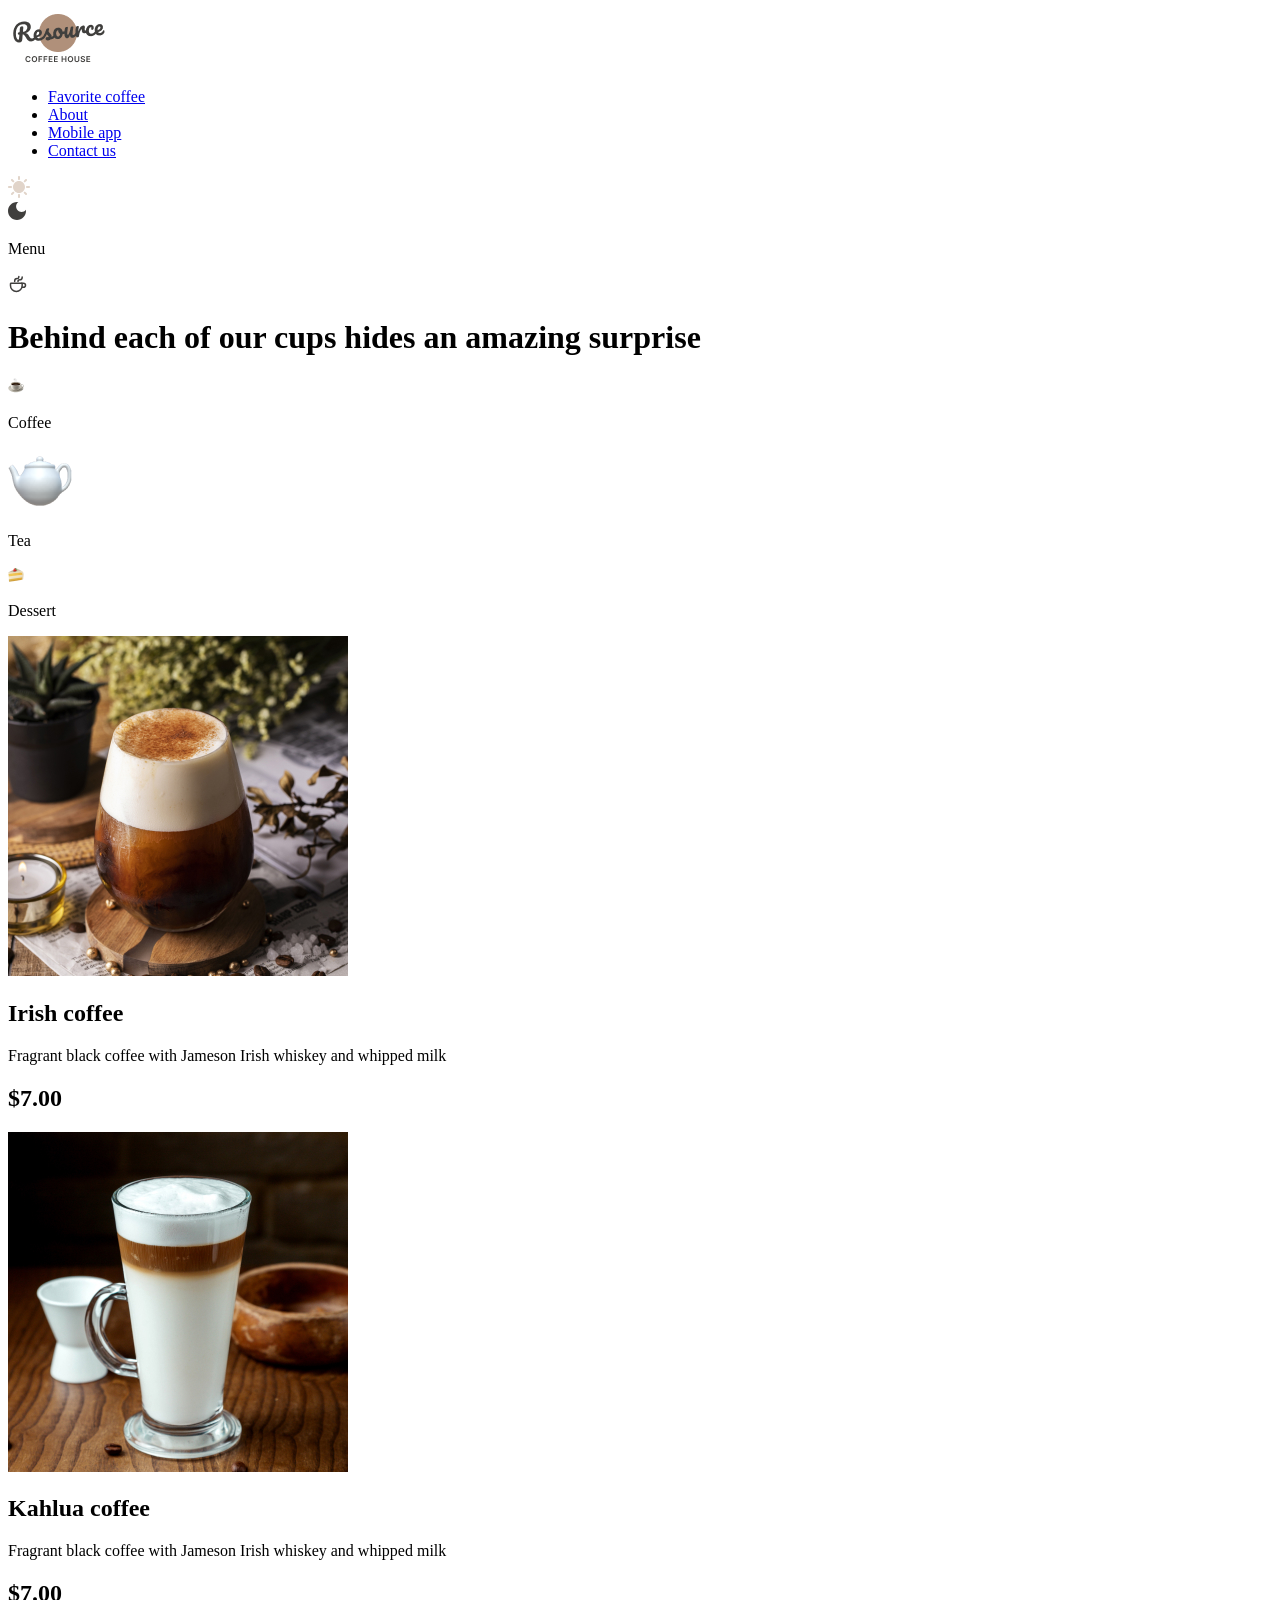
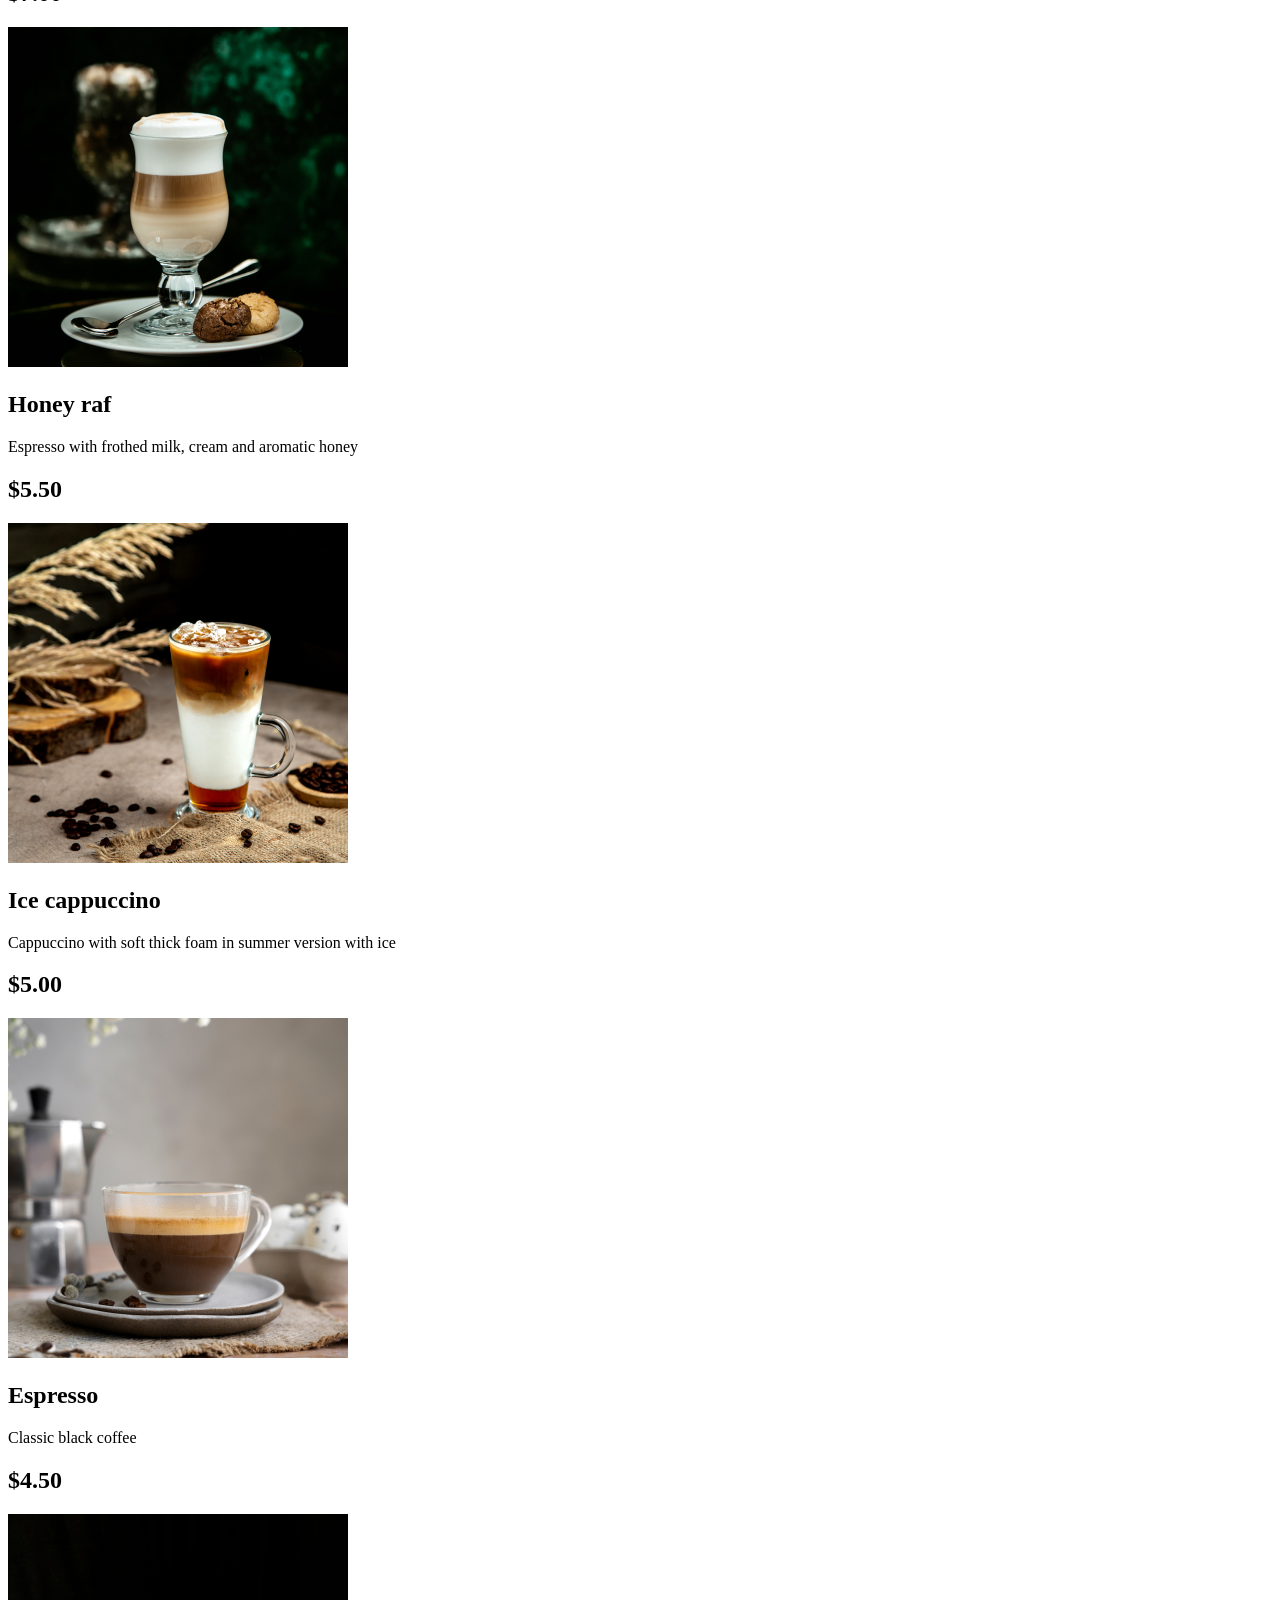
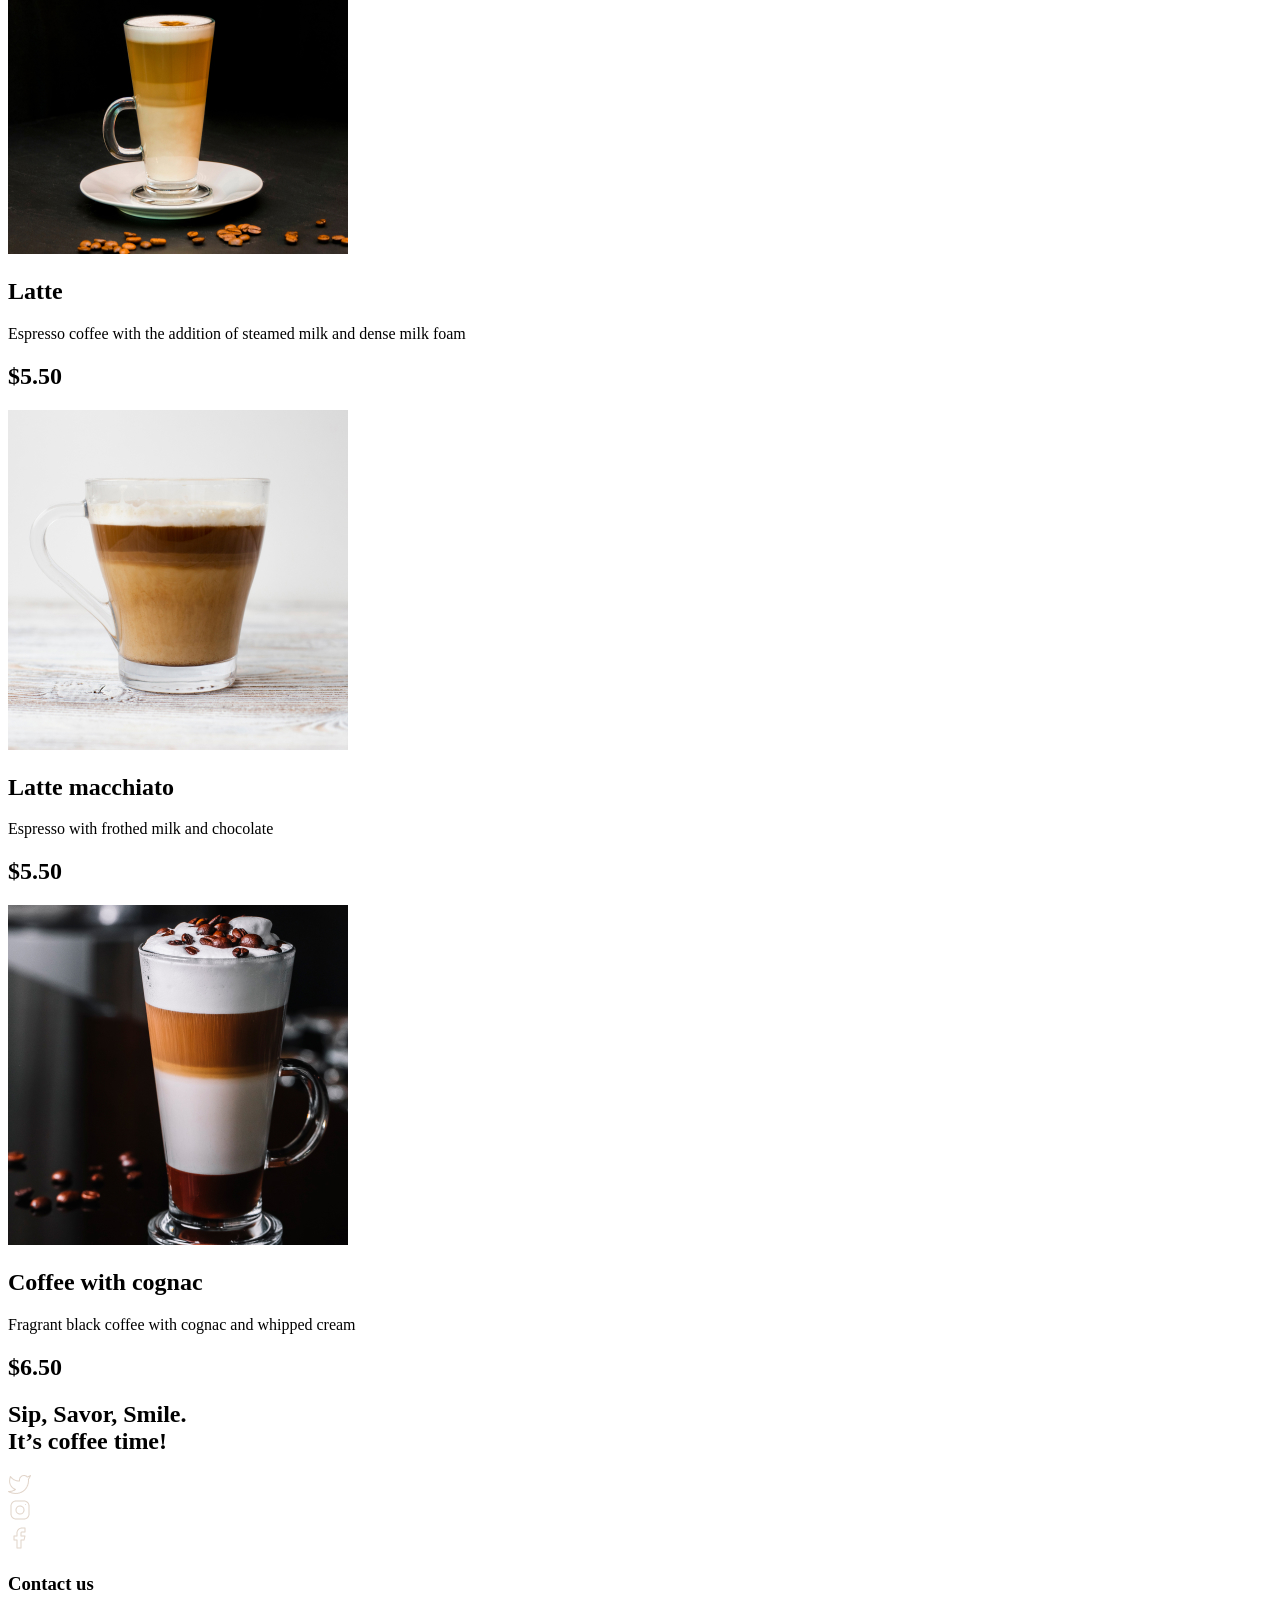
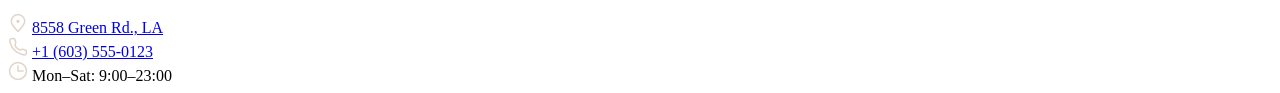
==== menu.html @ c4c55508 "feat: add menu page" ====
<!doctype html>
<html lang="en">
  <head>
    <meta charset="UTF-8" />
    <meta name="viewport" content="width=device-width, initial-scale=1.0" />
    <title>Coffee House</title>
    <link
      rel="shortcut icon"
      href="./img/home/coffee-slider-2.png"
      type="image/x-icon"
    />
    <link rel="stylesheet" href="./style/style.css" />
  </head>
  <body>
    <div class="page">
      <header class="header">
        <div class="logo">
          <img src="./img/logo.png" alt="logo" />
        </div>
        <nav class="header__nav">
          <ul class="nav__links">
            <li><a href="#">Favorite coffee</a></li>
            <li><a href="#">About</a></li>
            <li><a href="#">Mobile app</a></li>
            <li><a href="#">Contact us</a></li>
          </ul>
        </nav>
        <div class="theme-toggle">
          <div class="theme-toggle__button">
            <img id="theme-toggle__sun" src="./img/Sun.svg" alt="Sun" />
          </div>
          <div class="theme-toggle__button">
            <img id="theme-toggle__moon" src="./img/Moon.svg" alt="Moon" />
          </div>
        </div>
        <div class="menu menu__menu">
          <p id="menu-link">Menu</p>
          <img id="menu-cup" src="./img/coffee-cup.svg" alt="cup" />
        </div>
      </header>
      <main class="menu__container">
        <h1 class="menu-title">
          Behind each of our cups hides an <span>amazing surprise</span>
        </h1>
        <div class="categories">
          <div class="categories__category">
            <div class="category__img">
              <img src="./img/menu/coffee.png" alt="coffee" />
            </div>
            <p>Coffee</p>
          </div>
          <div class="categories__category">
            <div class="category__img">
              <img src="./img/menu/tea.png" alt="tea" />
            </div>
            <p>Tea</p>
          </div>
          <div class="categories__category">
            <div class="category__img">
              <img src="./img/menu/dessert.png" alt="dessert" />
            </div>
            <p>Dessert</p>
          </div>
        </div>
        <div class="cards">
          <div class="cards__card">
            <img class="card__img" src="./img/menu/coffee-1.jpg" alt="coffee" />
            <div class="card__container">
              <h2 class="card__name">Irish coffee</h2>
              <p class="card__desc">
                Fragrant black coffee with Jameson Irish whiskey and whipped
                milk
              </p>
              <h2 class="card__price">$7.00</h2>
            </div>
          </div>
          <div class="cards__card">
            <img class="card__img" src="./img/menu/coffee-2.jpg" alt="coffee" />
            <div class="card__container">
              <h2 class="card__name">Kahlua coffee</h2>
              <p class="card__desc">
                Fragrant black coffee with Jameson Irish whiskey and whipped
                milk
              </p>
              <h2 class="card__price">$7.00</h2>
            </div>
          </div>
          <div class="cards__card">
            <img class="card__img" src="./img/menu/coffee-3.jpg" alt="coffee" />
            <div class="card__container">
              <h2 class="card__name">Honey raf</h2>
              <p class="card__desc">
                Espresso with frothed milk, cream and aromatic honey
              </p>
              <h2 class="card__price">$5.50</h2>
            </div>
          </div>
          <div class="cards__card">
            <img class="card__img" src="./img/menu/coffee-4.jpg" alt="coffee" />
            <div class="card__container">
              <h2 class="card__name">Ice cappuccino</h2>
              <p class="card__desc">
                Cappuccino with soft thick foam in summer version with ice
              </p>
              <h2 class="card__price">$5.00</h2>
            </div>
          </div>
          <div class="cards__card">
            <img class="card__img" src="./img/menu/coffee-5.jpg" alt="coffee" />
            <div class="card__container">
              <h2 class="card__name">Espresso</h2>
              <p class="card__desc">Classic black coffee</p>
              <h2 class="card__price">$4.50</h2>
            </div>
          </div>
          <div class="cards__card">
            <img class="card__img" src="./img/menu/coffee-6.jpg" alt="coffee" />
            <div class="card__container">
              <h2 class="card__name">Latte</h2>
              <p class="card__desc">
                Espresso coffee with the addition of steamed milk and dense milk
                foam
              </p>
              <h2 class="card__price">$5.50</h2>
            </div>
          </div>
          <div class="cards__card">
            <img class="card__img" src="./img/menu/coffee-7.jpg" alt="coffee" />
            <div class="card__container">
              <h2 class="card__name">Latte macchiato</h2>
              <p class="card__desc">Espresso with frothed milk and chocolate</p>
              <h2 class="card__price">$5.50</h2>
            </div>
          </div>
          <div class="cards__card">
            <img class="card__img" src="./img/menu/coffee-8.jpg" alt="coffee" />
            <div class="card__container">
              <h2 class="card__name">Coffee with cognac</h2>
              <p class="card__desc">
                Fragrant black coffee with cognac and whipped cream
              </p>
              <h2 class="card__price">$6.50</h2>
            </div>
          </div>
        </div>
      </main>
      <footer class="footer">
        <div class="footer__social">
          <h2 id="footer__title">
            Sip, Savor, Smile.<br /><span> It’s coffee time!</span>
          </h2>
          <div class="social-links">
            <div class="social-link">
              <img src="./img/twitter.png" alt="twitter" />
            </div>
            <div class="social-link">
              <img src="./img/instagram.png" alt="instagram" />
            </div>
            <div class="social-link">
              <img src="./img/facebook.png" alt="facebook" />
            </div>
          </div>
        </div>
        <div class="footer__contacts-container">
          <h3>Contact us</h3>
          <div class="footer__contacts">
            <img src="./img/pin-alt.png" alt="pin-alt" />
            <a
              href="https://www.google.com/maps/place/%D0%AF%D0%BB%D1%82%D0%B0/@44.5006602,34.1334908,12.67z"
              target="_blank"
              rel="noopener"
              >8558 Green Rd., LA</a
            >
          </div>
          <div class="footer__contacts">
            <img src="./img/phone.png" alt="phone" />
            <a href="tel:+1(603)555-0123">+1 (603) 555-0123</a>
          </div>
          <div class="footer__contacts">
            <img src="./img/clock.png" alt="clock" />
            <a>Mon–Sat: 9:00–23:00</a>
          </div>
        </div>
      </footer>
    </div>
  </body>
</html>
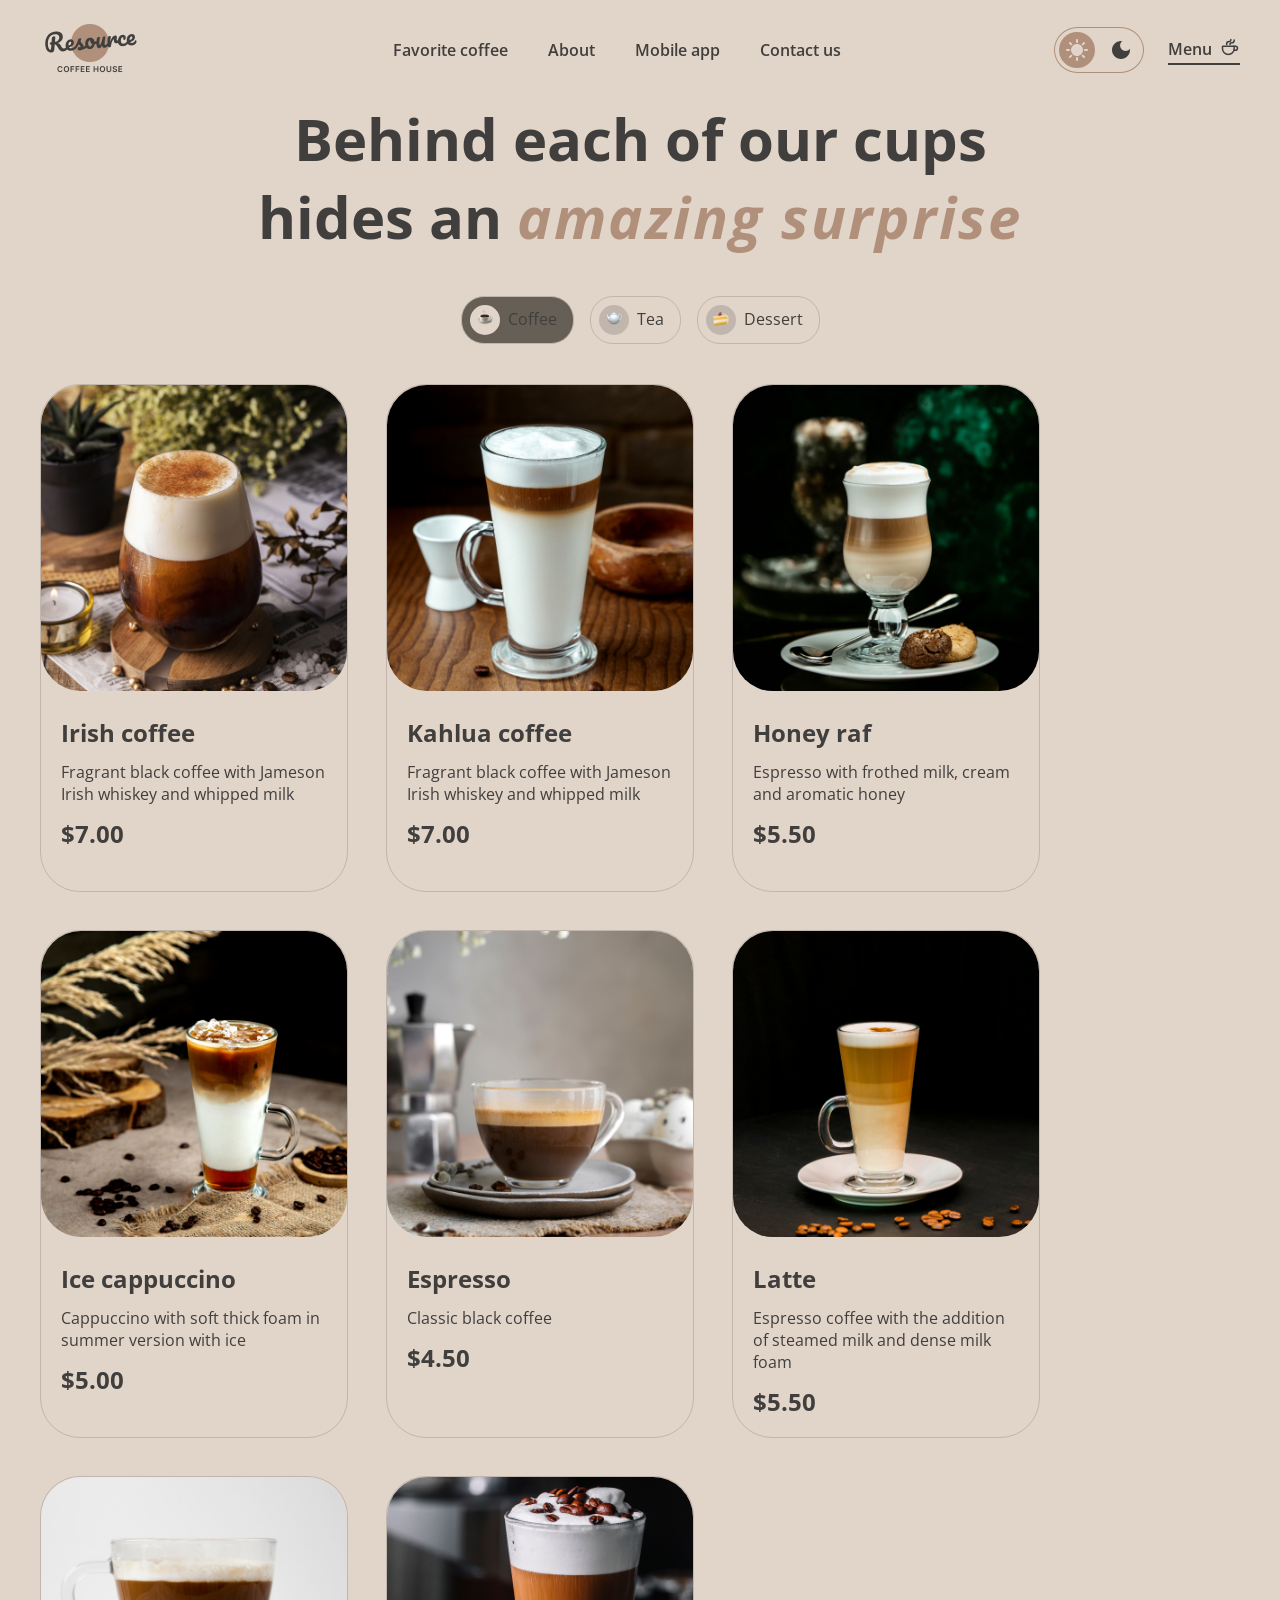
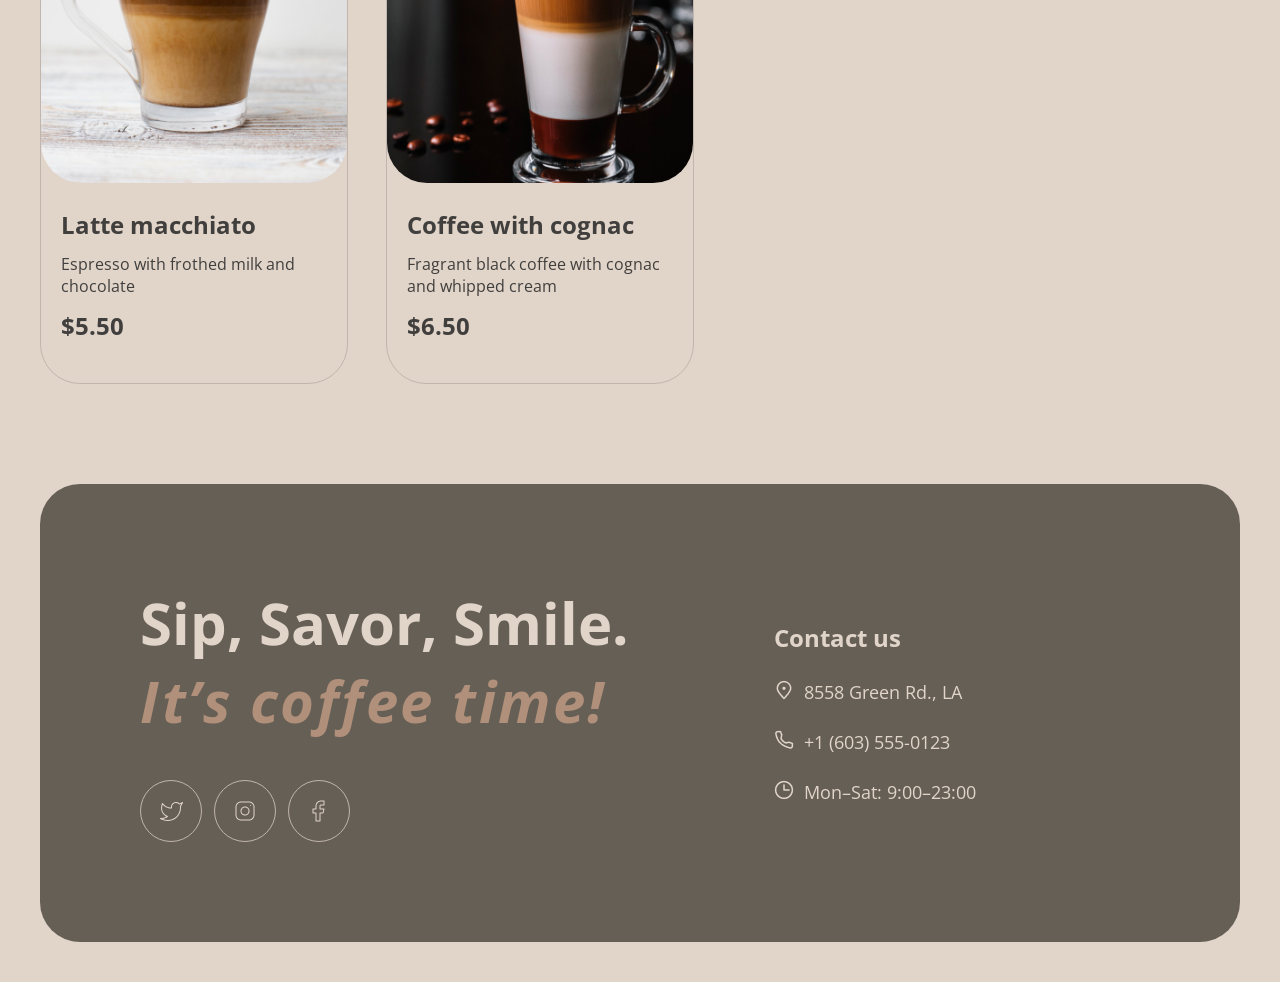
==== commit 49a94898: "feat: add styles" ====
--- a/menu.html
+++ b/menu.html
@@ -19,17 +19,17 @@
         </div>
         <nav class="header__nav">
           <ul class="nav__links">
-            <li><a href="#">Favorite coffee</a></li>
-            <li><a href="#">About</a></li>
-            <li><a href="#">Mobile app</a></li>
-            <li><a href="#">Contact us</a></li>
+            <li><a href="./index.html#favorite">Favorite coffee</a></li>
+            <li><a href="./index.html#about">About</a></li>
+            <li><a href="./index.html#mobile-app">Mobile app</a></li>
+            <li><a href="./index.html#footer">Contact us</a></li>
           </ul>
         </nav>
         <div class="theme-toggle">
-          <div class="theme-toggle__button">
+          <div class="theme-toggle__button active" data-theme="light">
             <img id="theme-toggle__sun" src="./img/Sun.svg" alt="Sun" />
           </div>
-          <div class="theme-toggle__button">
+          <div class="theme-toggle__button" data-theme="dark">
             <img id="theme-toggle__moon" src="./img/Moon.svg" alt="Moon" />
           </div>
         </div>
@@ -43,7 +43,7 @@
           Behind each of our cups hides an <span>amazing surprise</span>
         </h1>
         <div class="categories">
-          <div class="categories__category">
+          <div class="categories__category active">
             <div class="category__img">
               <img src="./img/menu/coffee.png" alt="coffee" />
             </div>
@@ -183,5 +183,6 @@
         </div>
       </footer>
     </div>
+    <script src="index.js"></script>
   </body>
 </html>
--- a/style/style.css
+++ b/style/style.css
@@ -0,0 +1,546 @@
+@import url("https://fonts.googleapis.com/css2?family=Inter:ital,opsz,wght@0,14..32,100..900;1,14..32,100..900&family=Open+Sans:ital,wdth,wght@0,75..100,300..800;1,75..100,300..800&display=swap");
+
+:root {
+  --bg: #e1d4c9;
+  --text-color-primary: #403f3d;
+}
+[data-theme="dark"] {
+  --bg: #1a1a1a;
+  --text-color-primary: #e1d4c9;
+  /*--toggle-bg: #333333;
+  --toggle-active: #555555;*/
+}
+html {
+  scroll-behavior: smooth;
+}
+body {
+  font-family: "Open Sans", sans-serif;
+  transition:
+    background-color 0.3s ease,
+    color 0.3s ease;
+}
+body,
+p,
+h1,
+h2,
+h3,
+h4,
+h6 {
+  margin: 0;
+}
+ul {
+  list-style: none;
+}
+a {
+  text-decoration: none;
+  color: inherit;
+}
+a:hover {
+  text-decoration: underline;
+}
+
+/***********************page*******************/
+.page {
+  max-width: 1360px;
+  margin: auto;
+  background-color: var(--bg);
+  padding: 0 40px 40px 40px;
+  @media (max-width: 652px) {
+    padding: 0 16px 40px 16px;
+  }
+}
+main {
+  display: flex;
+  flex-direction: column;
+}
+.main {
+  gap: 100px;
+}
+h2 {
+  color: var(--text-color-primary);
+  font-size: 57.5px;
+  @media (max-width: 528px) {
+    font-size: 35px;
+  }
+}
+h2 span {
+  color: #b0907a;
+  font-style: italic;
+  letter-spacing: 2.5px;
+}
+/****************************header*************/
+.header {
+  display: flex;
+  align-items: center;
+  height: 100px;
+  width: 100%;
+  font-weight: 600;
+  color: var(--text-color-primary);
+}
+.header__nav {
+  display: flex;
+  justify-content: center;
+  width: 100%;
+}
+.nav__links {
+  display: flex;
+  gap: 40px;
+  @media (max-width: 768px) {
+    display: none;
+  }
+}
+.theme-toggle {
+  display: flex;
+  gap: 8px;
+  padding: 4px;
+  border: 1px solid #b0907a;
+  border-radius: 45px / 44px;
+  width: 88px;
+  justify-content: space-between;
+  align-items: center;
+  margin-right: 24px;
+}
+.theme-toggle__button {
+  border-radius: 50%;
+  width: 36px;
+  height: 36px;
+  display: flex;
+  align-items: center;
+  justify-content: center;
+  cursor: pointer;
+  transition: background-color 0.5s ease;
+}
+.theme-toggle__button.active {
+  background-color: #b0907a;
+}
+.menu {
+  display: flex;
+  gap: 8px;
+  align-items: center;
+  height: 28px;
+  @media (max-width: 768px) {
+    display: none;
+  }
+}
+.menu__menu {
+  border-bottom: 2px solid var(--text-color-primary);
+}
+#menu-link {
+  margin: 0;
+  line-height: 150%;
+}
+#menu-cup {
+  height: 20px;
+  margin-bottom: 4px;
+}
+.header__menu {
+  display: none;
+  @media (max-width: 768px) {
+    display: block;
+  }
+}
+.burger {
+  position: relative;
+  z-index: 1;
+  cursor: pointer;
+  display: block;
+  border: 1px solid var(--text-color-primary);
+  border-radius: 22px;
+  background: transparent;
+  width: 44px;
+  height: 44px;
+}
+.burger::before {
+  content: "";
+  left: 20%;
+  position: absolute;
+  display: block;
+  width: 60%;
+  height: 2px;
+  bottom: 15px;
+  border-radius: 10px;
+  background: var(--text-color-primary);
+  transition:
+    bottom 0.3s,
+    transform 0.3s 0.15s;
+}
+.burger::after {
+  content: "";
+  top: 15px;
+  left: 20%;
+  position: absolute;
+  display: block;
+  width: 60%;
+  height: 2px;
+  border-radius: 10px;
+  background: var(--text-color-primary);
+  bottom: 0;
+  transition:
+    bottom 0.3s 0.15s,
+    transform 0.3s;
+}
+/******************************hero************************/
+.hero {
+  display: flex;
+  flex-direction: column;
+  padding: 100px;
+  background-image: url("../img/home/img-hero.jpg");
+  background-position: center;
+  border-radius: 40px;
+  color: #e1d4c9;
+  @media (max-width: 528px) {
+    padding: 60px 16px;
+  }
+}
+.hero__container {
+  display: flex;
+  flex-direction: column;
+  gap: 40px;
+  max-width: 570px;
+}
+.hero__title {
+  font-size: 70px;
+  line-height: 110%;
+  letter-spacing: 1px;
+  @media (max-width: 528px) {
+    font-size: 50px;
+  }
+}
+.hero__text {
+  line-height: 150%;
+  letter-spacing: 0.65px;
+}
+.hero__button {
+  background-color: var(--bg);
+  color: #403f3d;
+  width: 200px;
+  height: 64px;
+  border-radius: 32px;
+  text-align: center;
+  line-height: 64px;
+  font-weight: 600;
+}
+.hero__title span {
+  color: #b0907a;
+  font-style: italic;
+}
+
+/**************************slider****************************/
+.favorite {
+  display: flex;
+  flex-direction: column;
+  align-items: center;
+  gap: 30px;
+  @media (max-width: 652px) {
+    text-align: center;
+  }
+}
+.slider {
+  display: flex;
+  justify-content: space-between;
+  width: 100%;
+  align-items: center;
+  @media (max-width: 652px) {
+    width: fit-content;
+  }
+}
+.slider__content img {
+  max-height: 480px;
+  @media (max-width: 528px) {
+    max-width: 100%;
+    max-height: auto;
+  }
+}
+.slider__content {
+  display: flex;
+  flex-direction: column;
+  align-items: center;
+  max-width: 460px;
+  text-align: center;
+  gap: 18px;
+  color: var(--text-color-primary);
+}
+.slider__content h3 {
+  font-size: 24px;
+}
+.slider__hrs {
+  display: flex;
+  gap: 12px;
+}
+.slider__hr {
+  height: 4px;
+  width: 40px;
+  background-color: #c1b6ad;
+  border: none;
+  border-radius: 2px;
+}
+.slider__hr.active {
+  background-color: #665f55;
+}
+.slider-button {
+  max-width: 64px;
+  max-height: 64px;
+  box-sizing: border-box;
+  border: 1px solid var(--text-color-primary);
+  border-radius: 32px;
+  padding: 20px;
+  cursor: pointer;
+  @media (max-width: 652px) {
+    display: none;
+  }
+}
+.slider-button svg {
+  stroke: var(--text-color-primary);
+}
+/*****************************about***********************/
+.about__content {
+  display: flex;
+  flex-direction: column;
+  align-content: center;
+  flex-wrap: wrap;
+  gap: 40px 40px;
+  max-height: 1500px;
+  width: 100%;
+  margin-top: 20px;
+  @media (max-width: 1392px) {
+    flex-wrap: nowrap;
+    align-items: center;
+    max-height: fit-content;
+  }
+}
+.about__img {
+  border-radius: 20px;
+  max-width: 660px;
+  object-fit: cover;
+  height: 590px;
+  @media (max-width: 660px) {
+    max-width: 100%;
+    max-height: auto;
+    display: block;
+  }
+}
+.about__mini-img {
+  border-radius: 20px;
+  width: 660px;
+  object-fit: cover;
+  height: 430px;
+  @media (max-width: 704px) {
+    display: none;
+  }
+}
+
+/*****************************mobile-app***********************/
+
+.mobile-app {
+  display: flex;
+  justify-content: space-between;
+  align-items: center;
+  @media (max-width: 1152px) {
+    flex-direction: column;
+  }
+}
+.mobile-app img {
+  @media (max-width: 652px) {
+    max-width: 100%;
+    height: auto;
+  }
+}
+.mobile-app__container {
+  display: flex;
+  flex-direction: column;
+  gap: 40px;
+  max-width: 630px;
+  color: var(--text-color-primary);
+}
+.mobile-app__buttons {
+  display: flex;
+  gap: 20px;
+  @media (max-width: 528px) {
+    flex-direction: column;
+  }
+}
+.mobile-app__button {
+  display: flex;
+  border: 1px solid var(--text-color-primary);
+  padding: 12px 45px 12px 20px;
+  border-radius: 32px;
+}
+.mobile-app__button img {
+  width: 36px;
+  height: 36px;
+  font-weight: 200;
+  color: var(--text-color-primary);
+}
+.mobile-app__button h3 {
+  font-size: 12px;
+}
+.mobile-app__button h4 {
+  font-size: 16px;
+}
+/*****************************footer***********************/
+
+.footer {
+  background-color: #665f55;
+  border-radius: 40px;
+  display: flex;
+  gap: 145px;
+  color: #e1d4c9;
+  padding: 100px;
+  margin-top: 100px;
+
+  @media (max-width: 1135px) {
+    gap: 20px;
+    justify-content: space-between;
+  }
+  @media (max-width: 1020px) {
+    flex-direction: column;
+  }
+  @media (max-width: 528px) {
+    padding: 16px;
+  }
+}
+.footer__social {
+  display: flex;
+  flex-direction: column;
+  gap: 40px;
+  font-size: 42px;
+}
+#footer__title {
+  color: #e1d4c9;
+}
+.social-links {
+  display: flex;
+  gap: 12px;
+}
+.social-link {
+  border: 1px solid #c1b6ad;
+  width: 60px;
+  height: 60px;
+  border-radius: 50%;
+  display: flex;
+  align-items: center;
+  justify-content: center;
+}
+.social-link:hover {
+  cursor: pointer;
+  box-shadow: 0 4px 7px var(--text-color-primary);
+}
+.footer__contacts-container h3 {
+  font-size: 24px;
+  line-height: 100%;
+}
+.footer__contacts-container {
+  display: flex;
+  flex-direction: column;
+  gap: 30px;
+  font-size: 18px;
+  font-weight: 400;
+  align-self: center;
+  @media (max-width: 1020px) {
+    align-self: flex-start;
+  }
+}
+.footer__contacts {
+  display: flex;
+  height: 20px;
+  gap: 10px;
+}
+
+/*******************************menu************************************/
+
+.menu__container {
+  display: flex;
+  flex-direction: column;
+  align-items: center;
+  text-align: center;
+  color: var(--text-color-primary);
+}
+.menu-title {
+  color: var(--text-color-primary);
+  font-size: 57.5px;
+  max-width: 800px;
+}
+.menu-title span {
+  color: #b0907a;
+  font-style: italic;
+  letter-spacing: 2.5px;
+}
+.categories {
+  display: flex;
+  gap: 16px;
+}
+.categories__category {
+  display: flex;
+  gap: 8px;
+  border: 1px solid #c1b6ad;
+  border-radius: 23px;
+  padding: 8px 16px 8px 8px;
+}
+.categories__category.active {
+  background-color: #665f55;
+}
+.categories__category:hover {
+  cursor: pointer;
+  box-shadow: 0 4px 7px var(--text-color-primary);
+}
+.categories__category.active:hover {
+  cursor: initial;
+  box-shadow: none;
+}
+.categories__category p {
+  line-height: 28px;
+}
+.category__img {
+  background-color: #c1b6ad;
+  border-radius: 15px;
+  width: 30px;
+  height: 30px;
+}
+.categories__category.active .category__img {
+  background-color: var(--bg);
+}
+.categories__category img {
+  width: 16px;
+  vertical-align: middle;
+  text-align: center;
+}
+.menu__container {
+  gap: 40px;
+}
+.cards {
+  display: flex;
+  flex-wrap: wrap;
+  width: 100%;
+  gap: 38px;
+}
+.cards__card {
+  width: 306px;
+  height: 506px;
+  border-radius: 40px;
+  border: 1px solid #c1b6ad;
+}
+.cards__card:hover {
+  cursor: pointer;
+  box-shadow: 0 4px 7px var(--text-color-primary);
+}
+.card__container {
+  display: flex;
+  flex-direction: column;
+  align-items: flex-start;
+  padding: 20px;
+  gap: 12px;
+  text-align: start;
+  height: 100%;
+}
+.card__img {
+  border-radius: 40px;
+  object-fit: contain;
+  width: 100%;
+}
+.cards__card h2 {
+  color: var(--text-color-primary);
+  font-size: 24px;
+}
+.card__price {
+  justify-self: flex-end;
+}
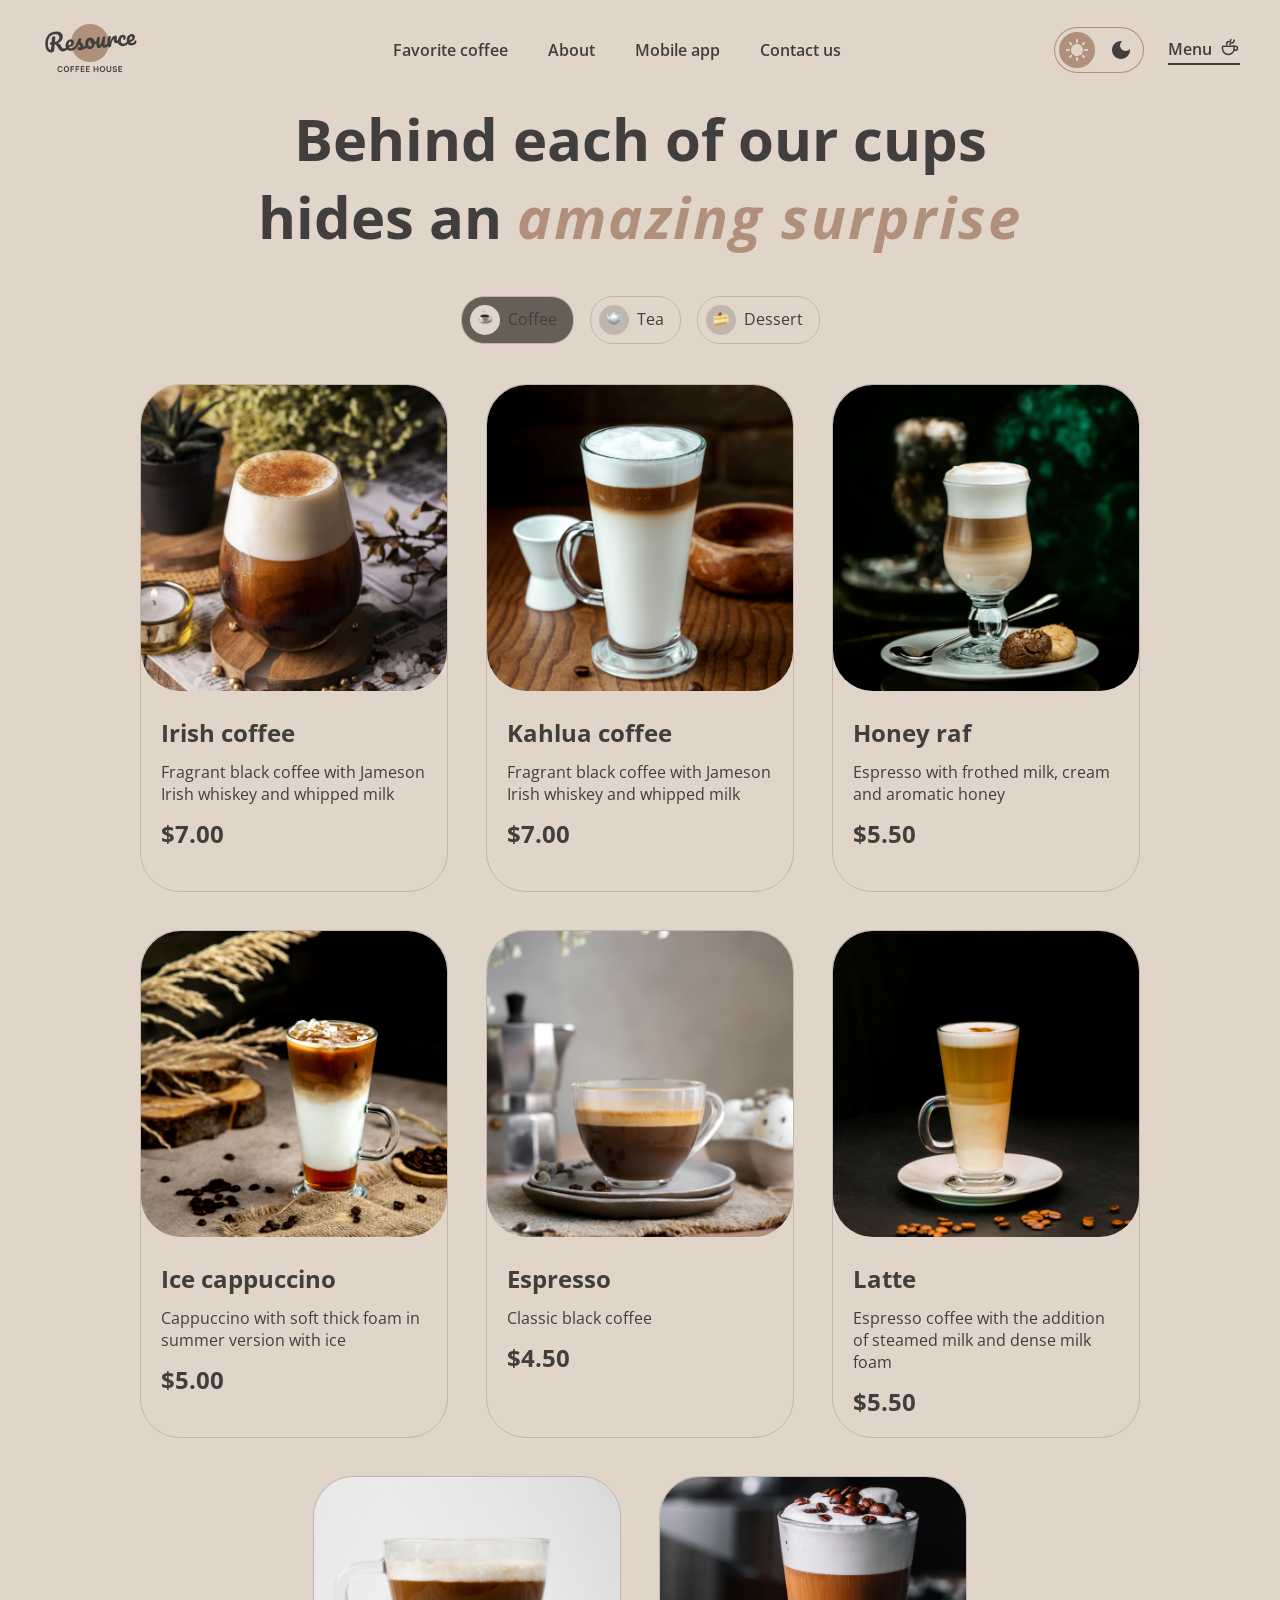
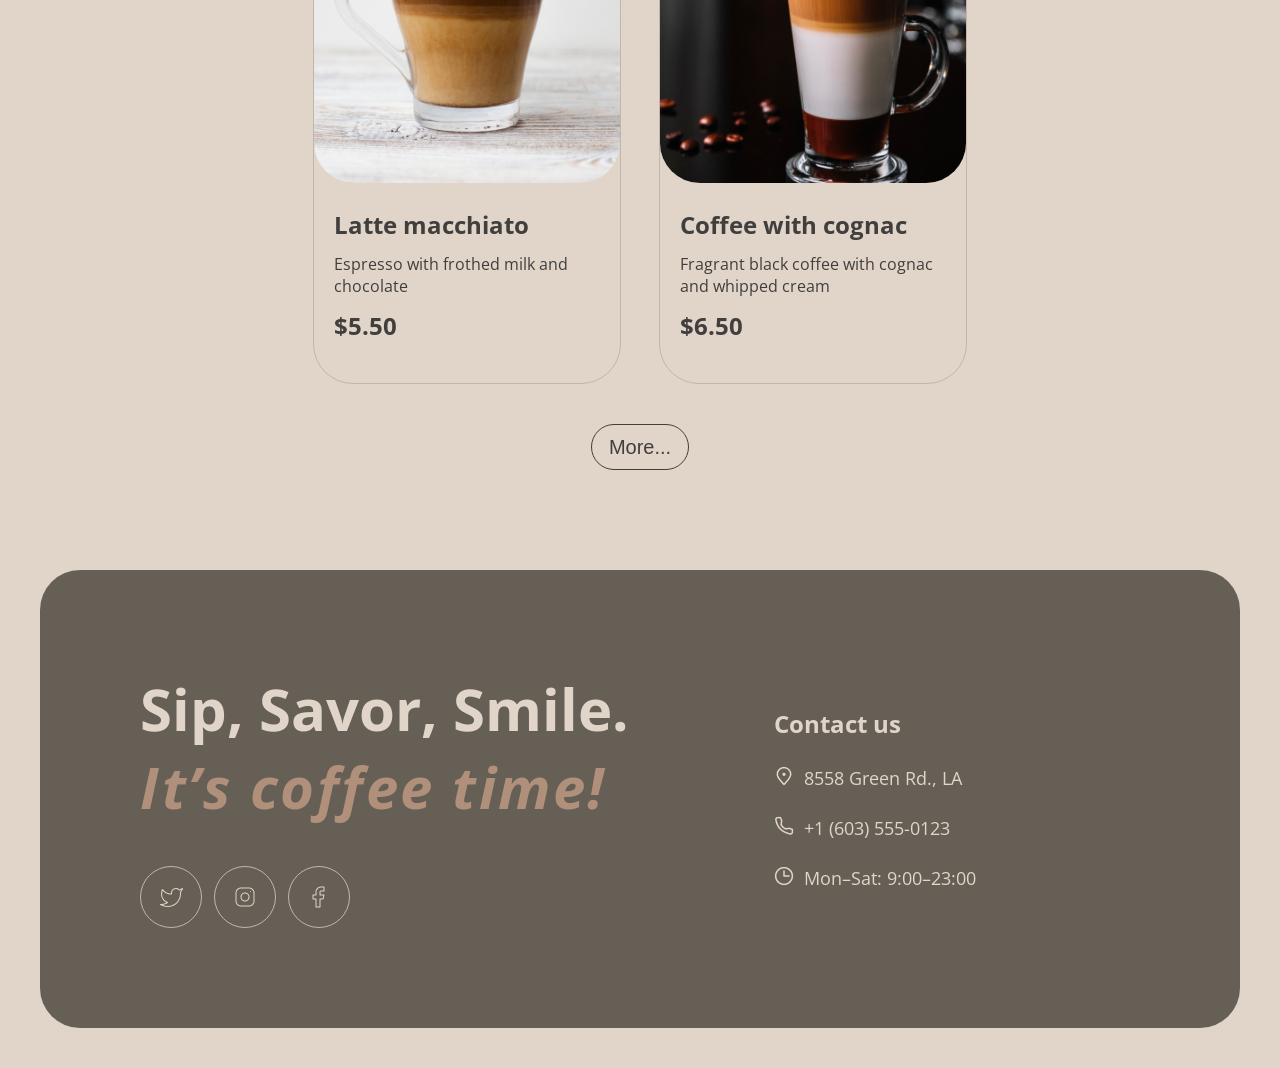
==== commit ebd9966f: "fix: styles and burger" ====
--- a/menu.html
+++ b/menu.html
@@ -36,6 +36,9 @@
         <div class="menu menu__menu">
           <p id="menu-link">Menu</p>
           <img id="menu-cup" src="./img/coffee-cup.svg" alt="cup" />
+        </div>
+        <div class="header__menu">
+          <label class="burger" id="burger"></label>
         </div>
       </header>
       <main class="menu__container">
@@ -143,6 +146,7 @@
             </div>
           </div>
         </div>
+        <button class="cards__button">More...</button>
       </main>
       <footer class="footer">
         <div class="footer__social">
--- a/style/style.css
+++ b/style/style.css
@@ -509,6 +509,7 @@
 }
 .cards {
   display: flex;
+  justify-content: center;
   flex-wrap: wrap;
   width: 100%;
   gap: 38px;
@@ -544,3 +545,17 @@
 .card__price {
   justify-self: flex-end;
 }
+.cards__button {
+  background-color: transparent;
+  box-shadow: none;
+  border: 1px solid var(--text-color-primary);
+  color: var(--text-color-primary);
+  font-size: 20px;
+  width: 98px;
+  height: 46px;
+  border-radius: 23px;
+}
+.cards__button:hover {
+  cursor: pointer;
+  box-shadow: 0 4px 7px var(--text-color-primary);
+}
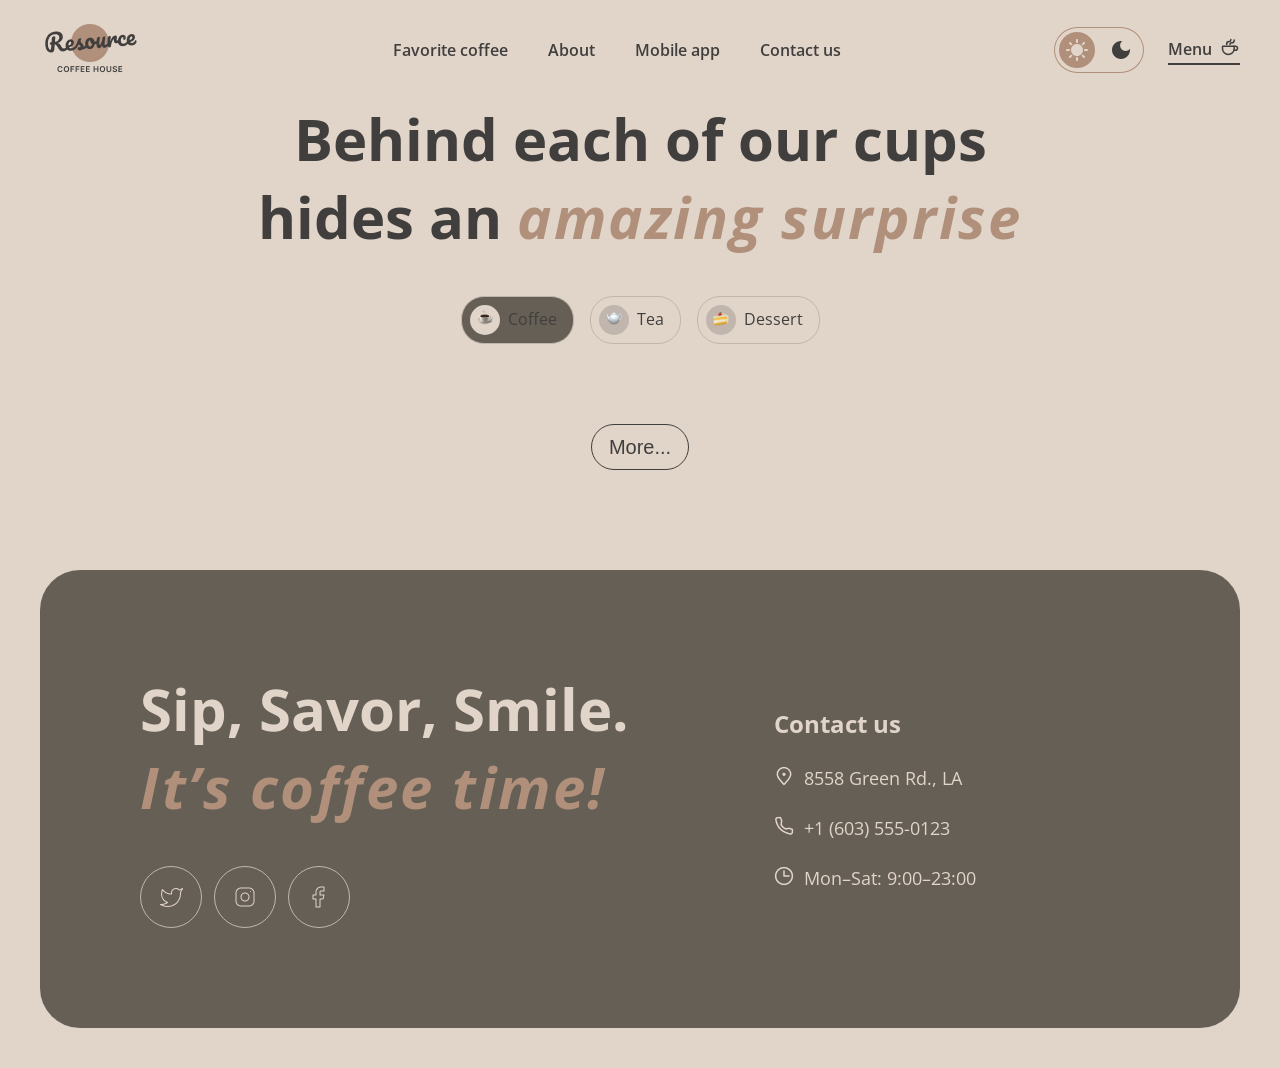
==== commit d0b6b640: "feat: add burger menu" ====
--- a/menu.html
+++ b/menu.html
@@ -22,7 +22,7 @@
             <li><a href="./index.html#favorite">Favorite coffee</a></li>
             <li><a href="./index.html#about">About</a></li>
             <li><a href="./index.html#mobile-app">Mobile app</a></li>
-            <li><a href="./index.html#footer">Contact us</a></li>
+            <li><a href="#footer">Contact us</a></li>
           </ul>
         </nav>
         <div class="theme-toggle">
@@ -35,10 +35,20 @@
         </div>
         <div class="menu menu__menu">
           <p id="menu-link">Menu</p>
-          <img id="menu-cup" src="./img/coffee-cup.svg" alt="cup" />
+          <img id="menu-cup" src="./img/coffee-cup.svg" alt="" />
         </div>
         <div class="header__menu">
           <label class="burger" id="burger"></label>
+          <ul class="burger__links">
+            <li><a href="./index.html#favorite">Favorite coffee</a></li>
+            <li><a href="./index.html#about">About</a></li>
+            <li><a href="./index.html#mobile-app">Mobile app</a></li>
+            <li><a href="#footer">Contact us</a></li>
+            <li>
+              <a href="#" id="menu-link">Menu</a>
+              <img id="menu-cup" src="./img/coffee-cup.svg" alt="" />
+            </li>
+          </ul>
         </div>
       </header>
       <main class="menu__container">
@@ -46,106 +56,26 @@
           Behind each of our cups hides an <span>amazing surprise</span>
         </h1>
         <div class="categories">
-          <div class="categories__category active">
+          <div class="categories__category active" id="coffee-button">
             <div class="category__img">
               <img src="./img/menu/coffee.png" alt="coffee" />
             </div>
             <p>Coffee</p>
           </div>
-          <div class="categories__category">
+          <div class="categories__category" id="tea-button">
             <div class="category__img">
               <img src="./img/menu/tea.png" alt="tea" />
             </div>
             <p>Tea</p>
           </div>
-          <div class="categories__category">
+          <div class="categories__category" id="dessert-button">
             <div class="category__img">
               <img src="./img/menu/dessert.png" alt="dessert" />
             </div>
             <p>Dessert</p>
           </div>
         </div>
-        <div class="cards">
-          <div class="cards__card">
-            <img class="card__img" src="./img/menu/coffee-1.jpg" alt="coffee" />
-            <div class="card__container">
-              <h2 class="card__name">Irish coffee</h2>
-              <p class="card__desc">
-                Fragrant black coffee with Jameson Irish whiskey and whipped
-                milk
-              </p>
-              <h2 class="card__price">$7.00</h2>
-            </div>
-          </div>
-          <div class="cards__card">
-            <img class="card__img" src="./img/menu/coffee-2.jpg" alt="coffee" />
-            <div class="card__container">
-              <h2 class="card__name">Kahlua coffee</h2>
-              <p class="card__desc">
-                Fragrant black coffee with Jameson Irish whiskey and whipped
-                milk
-              </p>
-              <h2 class="card__price">$7.00</h2>
-            </div>
-          </div>
-          <div class="cards__card">
-            <img class="card__img" src="./img/menu/coffee-3.jpg" alt="coffee" />
-            <div class="card__container">
-              <h2 class="card__name">Honey raf</h2>
-              <p class="card__desc">
-                Espresso with frothed milk, cream and aromatic honey
-              </p>
-              <h2 class="card__price">$5.50</h2>
-            </div>
-          </div>
-          <div class="cards__card">
-            <img class="card__img" src="./img/menu/coffee-4.jpg" alt="coffee" />
-            <div class="card__container">
-              <h2 class="card__name">Ice cappuccino</h2>
-              <p class="card__desc">
-                Cappuccino with soft thick foam in summer version with ice
-              </p>
-              <h2 class="card__price">$5.00</h2>
-            </div>
-          </div>
-          <div class="cards__card">
-            <img class="card__img" src="./img/menu/coffee-5.jpg" alt="coffee" />
-            <div class="card__container">
-              <h2 class="card__name">Espresso</h2>
-              <p class="card__desc">Classic black coffee</p>
-              <h2 class="card__price">$4.50</h2>
-            </div>
-          </div>
-          <div class="cards__card">
-            <img class="card__img" src="./img/menu/coffee-6.jpg" alt="coffee" />
-            <div class="card__container">
-              <h2 class="card__name">Latte</h2>
-              <p class="card__desc">
-                Espresso coffee with the addition of steamed milk and dense milk
-                foam
-              </p>
-              <h2 class="card__price">$5.50</h2>
-            </div>
-          </div>
-          <div class="cards__card">
-            <img class="card__img" src="./img/menu/coffee-7.jpg" alt="coffee" />
-            <div class="card__container">
-              <h2 class="card__name">Latte macchiato</h2>
-              <p class="card__desc">Espresso with frothed milk and chocolate</p>
-              <h2 class="card__price">$5.50</h2>
-            </div>
-          </div>
-          <div class="cards__card">
-            <img class="card__img" src="./img/menu/coffee-8.jpg" alt="coffee" />
-            <div class="card__container">
-              <h2 class="card__name">Coffee with cognac</h2>
-              <p class="card__desc">
-                Fragrant black coffee with cognac and whipped cream
-              </p>
-              <h2 class="card__price">$6.50</h2>
-            </div>
-          </div>
-        </div>
+        <div class="cards"></div>
         <button class="cards__button">More...</button>
       </main>
       <footer class="footer">
@@ -188,5 +118,6 @@
       </footer>
     </div>
     <script src="index.js"></script>
+    <script src="menu.js"></script>
   </body>
 </html>
--- a/style/style.css
+++ b/style/style.css
@@ -179,6 +179,35 @@
     bottom 0.3s 0.15s,
     transform 0.3s;
 }
+#burger.active::before {
+  top: 20px;
+  transform: rotate(-45deg);
+}
+#burger.active::after {
+  top: 20px;
+  transform: rotate(45deg);
+}
+.burger__links {
+  top: 64px;
+  right: 0;
+  position: fixed;
+  display: flex;
+  flex-direction: column;
+  align-items: center;
+  justify-content: center;
+  width: 100vw;
+  height: calc(100vh - 64px);
+  gap: 60px;
+  z-index: 2;
+  background: var(--bg);
+  transform: translateX(100%);
+  transition: 0.5s;
+  font-size: 2rem;
+}
+.burger__links.active {
+  transform: translateX(0);
+  width: 100vw;
+}
 /******************************hero************************/
 .hero {
   display: flex;
@@ -296,35 +325,59 @@
 .about__content {
   display: flex;
   flex-direction: column;
-  align-content: center;
+  align-content: space-evenly;
   flex-wrap: wrap;
-  gap: 40px 40px;
-  max-height: 1500px;
-  width: 100%;
+  gap: 40px 0;
+  max-height: 1100px;
+  max-width: 100%;
   margin-top: 20px;
-  @media (max-width: 1392px) {
-    flex-wrap: nowrap;
-    align-items: center;
+  @media (max-width: 1068px) and (min-width: 768px) {
+    max-height: 775px;
+  }
+  @media (max-width: 768px) {
+    flex-direction: row;
+    gap: 40px;
+    width: 100%;
     max-height: fit-content;
   }
 }
 .about__img {
   border-radius: 20px;
-  max-width: 660px;
+  width: 100%;
+  max-width: 45%;
+  height: auto;
+  overflow: hidden;
+  @media (max-width: 768px) {
+    max-width: 100%;
+  }
+}
+
+.about__img img {
+  display: block;
+  width: 100%;
+  height: auto;
   object-fit: cover;
-  height: 590px;
-  @media (max-width: 660px) {
-    max-width: 100%;
-    max-height: auto;
-    display: block;
-  }
-}
+}
+
 .about__mini-img {
   border-radius: 20px;
-  width: 660px;
+  width: 100%;
+  max-width: 45%;
+  height: auto;
+  aspect-ratio: 660 / 430;
+  @media (max-width: 768px) {
+    display: none;
+  }
+}
+
+.about__mini-img img {
+  width: 100%;
+  height: 100%;
   object-fit: cover;
-  height: 430px;
-  @media (max-width: 704px) {
+}
+
+@media (max-width: 768px) {
+  .about__mini-img {
     display: none;
   }
 }
@@ -364,6 +417,10 @@
   border: 1px solid var(--text-color-primary);
   padding: 12px 45px 12px 20px;
   border-radius: 32px;
+}
+.mobile-app__button:hover {
+  cursor: pointer;
+  box-shadow: 0 4px 7px var(--text-color-primary);
 }
 .mobile-app__button img {
   width: 36px;
@@ -559,3 +616,16 @@
   cursor: pointer;
   box-shadow: 0 4px 7px var(--text-color-primary);
 }
+.card-ditails-container {
+  display: flex;
+  align-items: center;
+  justify-content: center;
+  position: fixed;
+  background-color: rgba(24, 28, 41, 0.8);
+  width: 100vw;
+  height: 100vh;
+  top: 0;
+}
+.disable-scroll {
+  overflow: hidden;
+}
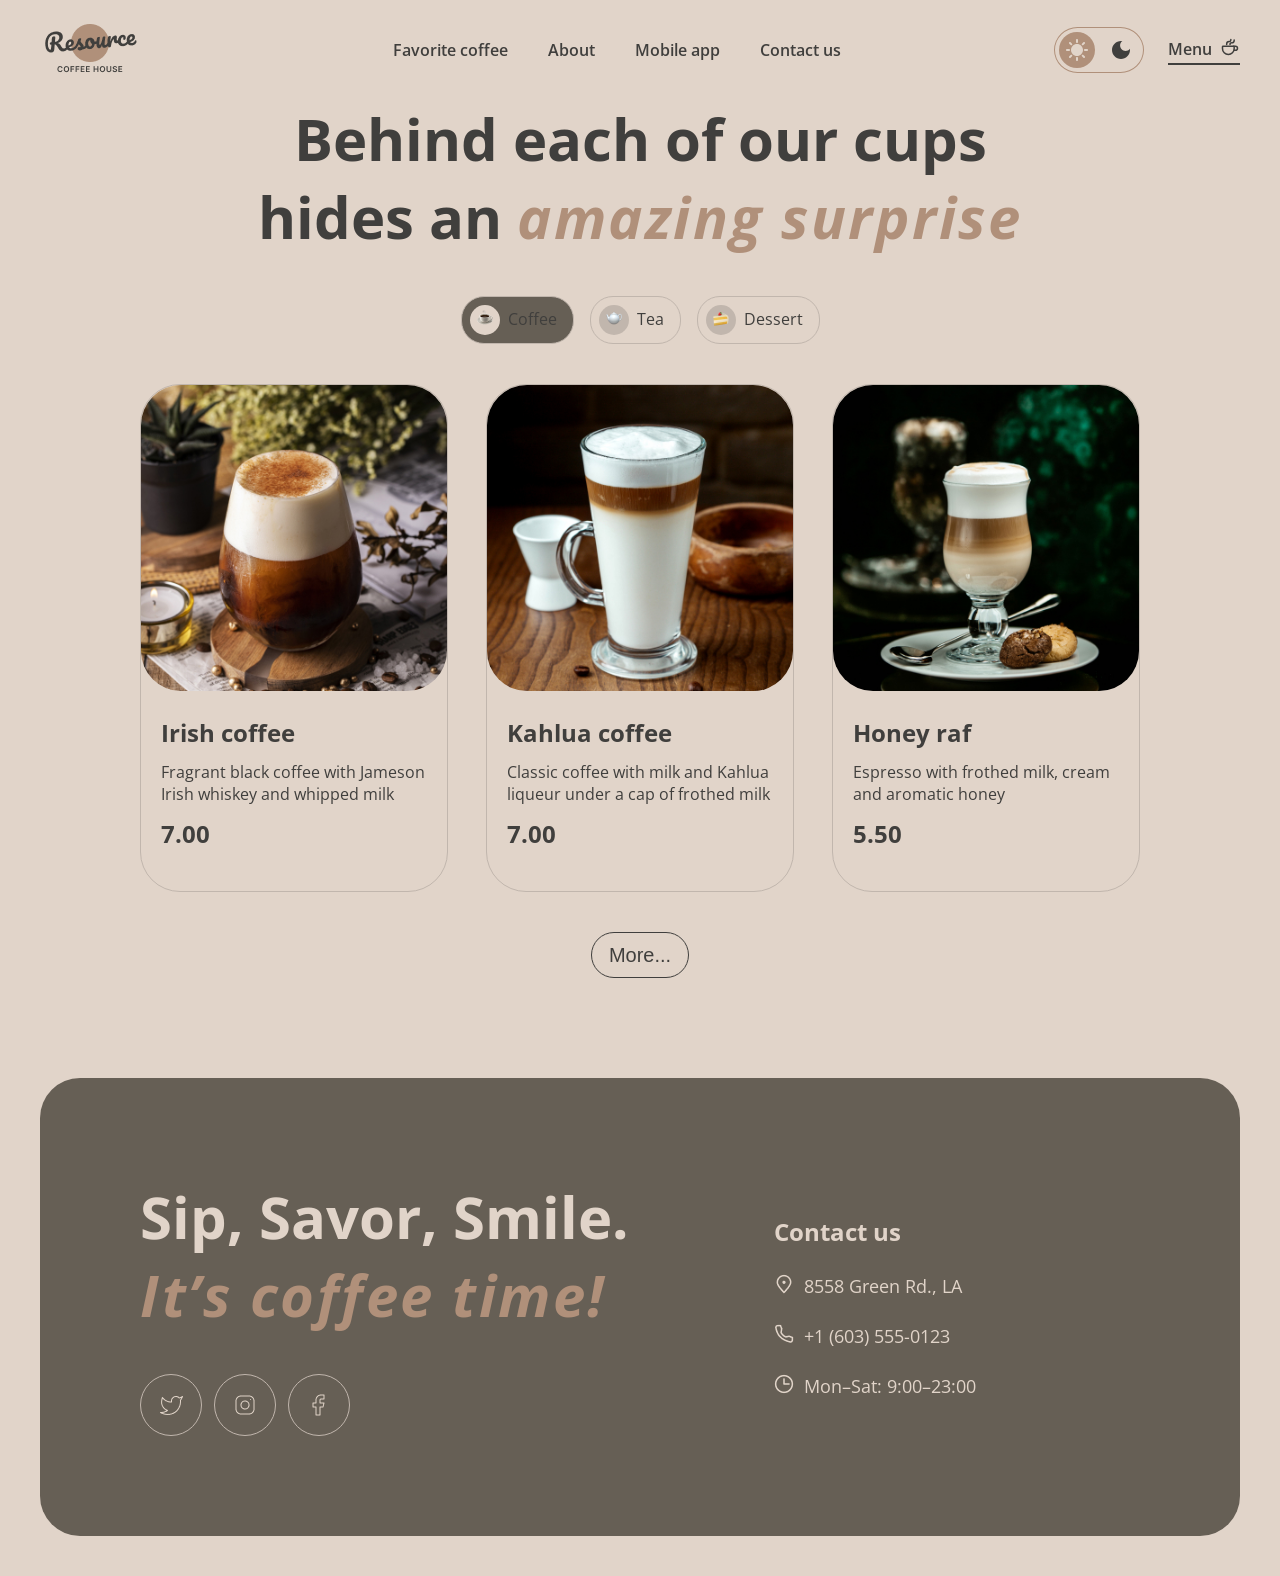
==== commit 48b46c09: "feat: add more button" ====
--- a/menu.html
+++ b/menu.html
@@ -76,7 +76,7 @@
           </div>
         </div>
         <div class="cards"></div>
-        <button class="cards__button">More...</button>
+        <button class="cards__button" id="more-btn" hidden>More...</button>
       </main>
       <footer class="footer">
         <div class="footer__social">
--- a/style/style.css
+++ b/style/style.css
@@ -3,12 +3,12 @@
 :root {
   --bg: #e1d4c9;
   --text-color-primary: #403f3d;
+  --border: #c1b6ad;
 }
 [data-theme="dark"] {
   --bg: #1a1a1a;
   --text-color-primary: #e1d4c9;
-  /*--toggle-bg: #333333;
-  --toggle-active: #555555;*/
+  --border: #665f55;
 }
 html {
   scroll-behavior: smooth;
@@ -273,7 +273,7 @@
     width: fit-content;
   }
 }
-.slider__content img {
+.slide img {
   max-height: 480px;
   @media (max-width: 528px) {
     max-width: 100%;
@@ -281,15 +281,28 @@
   }
 }
 .slider__content {
+  position: relative;
+  width: 100%;
+  max-width: 480px;
+  height: fit-content;
+  overflow: hidden;
+}
+.slide {
   display: flex;
   flex-direction: column;
   align-items: center;
   max-width: 460px;
   text-align: center;
   gap: 18px;
-  color: var(--text-color-primary);
-}
-.slider__content h3 {
+  position: absolute;
+  inset: 0;
+  color: var(--text-color-primary);
+  transform: translateX(100%);
+  transition:
+    transform 0.5s ease,
+    opacity 0.5s ease;
+}
+.slide h3 {
   font-size: 24px;
 }
 .slider__hrs {
@@ -318,8 +331,21 @@
     display: none;
   }
 }
+.slider-button:hover {
+  box-shadow: 0 4px 7px var(--text-color-primary);
+}
 .slider-button svg {
   stroke: var(--text-color-primary);
+}
+.slide.active {
+  position: relative;
+  transform: translateX(0);
+}
+.slide.left {
+  transform: translateX(-120%);
+}
+.slide.right {
+  transform: translateX(120%);
 }
 /*****************************about***********************/
 .about__content {
@@ -616,6 +642,27 @@
   cursor: pointer;
   box-shadow: 0 4px 7px var(--text-color-primary);
 }
+.card-details {
+  display: flex;
+  background-color: var(--bg);
+  padding: 16px;
+  border-radius: 40px;
+  gap: 20px;
+  max-width: 768px;
+  margin: 40px;
+}
+.card-details img {
+  border-radius: 40px;
+  width: 310px;
+  height: 310px;
+  @media (max-width: 571px) {
+    display: none;
+  }
+  @media (max-width: 685px) {
+    width: 200px;
+    height: 200px;
+  }
+}
 .card-ditails-container {
   display: flex;
   align-items: center;
@@ -626,6 +673,93 @@
   height: 100vh;
   top: 0;
 }
+.details-info {
+  display: flex;
+  flex-direction: column;
+  gap: 20px;
+  align-items: flex-start;
+}
+.details-size {
+  display: flex;
+  flex-direction: column;
+  gap: 8px;
+  align-items: flex-start;
+}
+.details-size__buttons {
+  display: flex;
+  gap: 8px;
+}
+.details__btn {
+  font: inherit;
+  font-weight: 600;
+  height: 46px;
+  background-color: transparent;
+  border: 1px solid var(--text-color-primary);
+  padding: 8px;
+  border-radius: 24px;
+  display: flex;
+  align-items: center;
+  text-align: center;
+  justify-content: center;
+  color: inherit;
+}
+.details__btn.active {
+  background-color: #665f55;
+  color: #e1d4c9;
+}
+.details__btn:hover {
+  cursor: pointer;
+  background-color: #665f55;
+  color: #e1d4c9;
+}
+.details-size__btn {
+  gap: 8px;
+}
+.details-size__btn span {
+  display: block;
+  background-color: var(--border);
+  line-height: 30px;
+  width: 30px;
+  height: 30px;
+  border-radius: 15px;
+}
+.details-size__btn.active span {
+  background-color: var(--bg);
+  color: var(--text-color-primary);
+}
+.details-price {
+  width: 100%;
+  display: flex;
+  justify-content: space-between;
+}
+#details__close-btn {
+  width: 100%;
+}
+.details-warn {
+  width: 100%;
+}
+.details-warn span {
+  font-size: 12px;
+  text-align: start;
+}
+.details-warn p {
+  border: 1px solid;
+  border-radius: 50%;
+  width: 40px;
+  height: 16px;
+  line-height: 16px;
+}
+.details-warn hr {
+  width: 100%;
+  height: 2px;
+  background-color: var(--text-color-primary);
+  opacity: 0.3;
+  border-style: none;
+}
+.details-warn__info {
+  display: flex;
+  gap: 12px;
+}
 .disable-scroll {
   overflow: hidden;
 }
